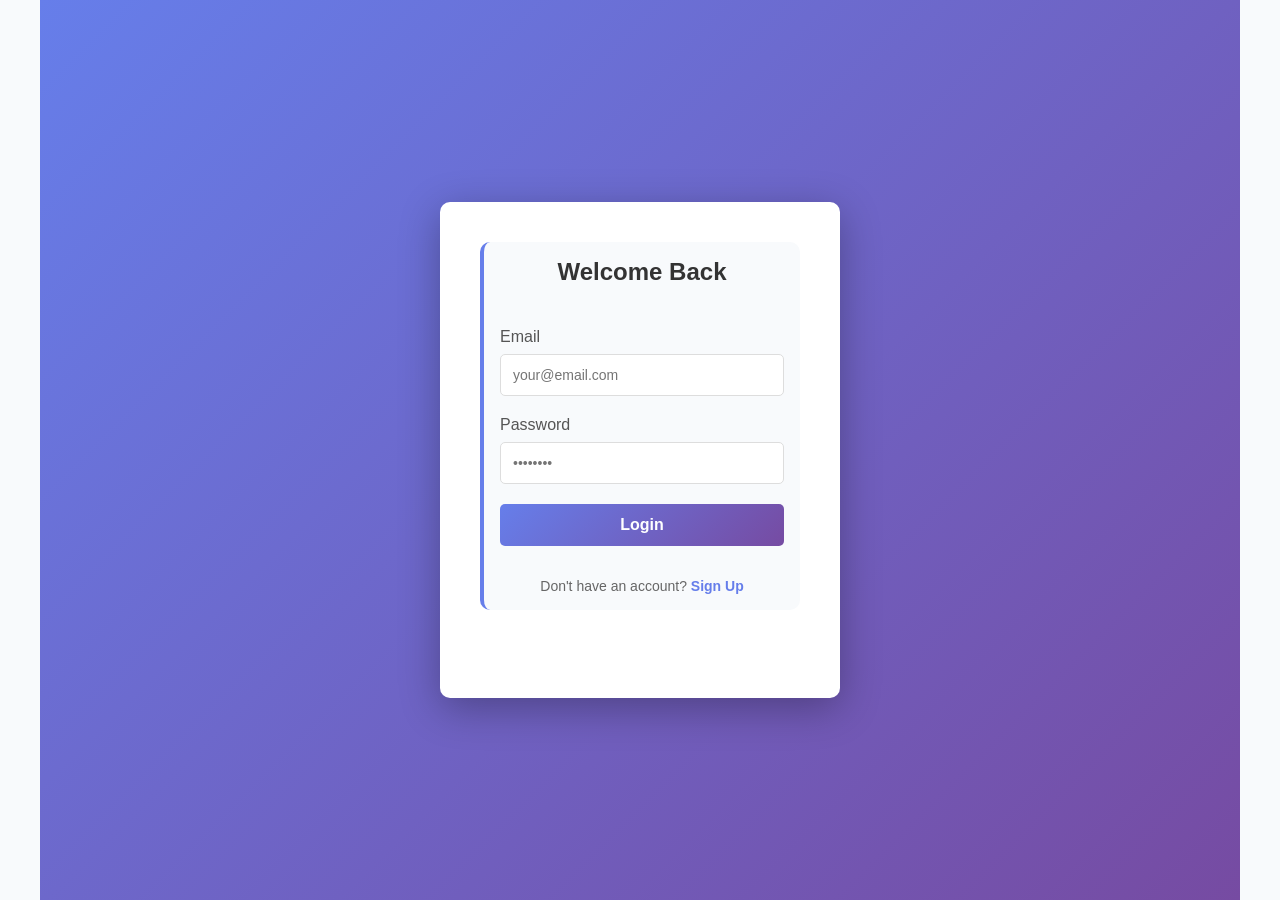
==== admin.html @ de7b99bc "Initial commit - Smart Laundry System" ====
<!doctype html>
<html lang="en">
  <head>
    <meta charset="UTF-8" />
    <meta
      name="viewport"
      content="width=device-width, initial-scale=1.0, maximum-scale=1.0, user-scalable=no"
    />
    <title>Smart Laundry - Admin Panel</title>
    <style>
      * {
        margin: 0;
        padding: 0;
        box-sizing: border-box;
      }

      body {
        font-family: "Segoe UI", Tahoma, Geneva, Verdana, sans-serif;
        background: linear-gradient(135deg, #667eea 0%, #764ba2 100%);
        min-height: 100vh;
        padding: 20px;
      }

      .container {
        max-width: 1200px;
        margin: 0 auto;
      }

      header {
        background: white;
        padding: 24px 30px;
        border-radius: 12px;
        margin-bottom: 32px;
        box-shadow: 0 4px 12px rgba(0, 0, 0, 0.08);
      }

      h1 {
        color: #2d3748;
        margin-bottom: 12px;
        font-size: 28px;
        font-weight: 800;
      }

      .status {
        font-size: 14px;
        color: #666;
        font-weight: 600;
      }

      @media (max-width: 768px) {
        header {
          padding: 18px 20px;
        }

        h1 {
          font-size: 22px;
        }

        th {
          padding: 12px 10px;
          font-size: 12px;
        }

        td {
          padding: 12px 10px;
          font-size: 13px;
        }

        .stats {
          grid-template-columns: repeat(2, 1fr);
        }

        .tab-btn {
          padding: 10px 16px;
          font-size: 12px;
        }

        .action-btn {
          padding: 6px 12px;
          font-size: 12px;
        }

        /* Responsive filters */
        [style*="grid-template-columns: repeat(auto-fit"] {
          grid-template-columns: 1fr !important;
        }

        /* Make table scrollable on mobile */
        .table-container {
          overflow-x: auto;
        }

        table {
          min-width: 600px;
        }
      }

      .tabs {
        display: flex;
        gap: 12px;
        margin-bottom: 20px;
        flex-wrap: wrap;
      }

      .tab-btn {
        padding: 12px 24px;
        border: none;
        background: white;
        color: #667eea;
        cursor: pointer;
        border-radius: 8px;
        font-weight: 700;
        transition: all 0.3s ease;
        border: 2px solid transparent;
        font-size: 14px;
        text-transform: uppercase;
        letter-spacing: 0.5px;
      }

      .tab-btn.active {
        background: linear-gradient(135deg, #667eea 0%, #764ba2 100%);
        color: white;
        border: 2px solid #667eea;
      }

      .tab-btn:hover {
        transform: translateY(-2px);
        box-shadow: 0 4px 12px rgba(0, 0, 0, 0.1);
      }

      .tab-content {
        display: none;
      }

      .tab-content.active {
        display: block;
      }

      .table-container {
        background: white;
        border-radius: 10px;
        overflow: hidden;
        box-shadow: 0 4px 6px rgba(0, 0, 0, 0.1);
      }

      table {
        width: 100%;
        border-collapse: collapse;
      }

      th {
        background: #f8f9fa;
        padding: 18px 15px;
        text-align: left;
        font-weight: 700;
        color: #2d3748;
        border-bottom: 2px solid #667eea;
        font-size: 13px;
        text-transform: uppercase;
        letter-spacing: 0.5px;
      }

      td {
        padding: 16px 15px;
        border-bottom: 1px solid #f0f0f0;
        font-size: 14px;
        color: #4a5568;
      }

      tr:hover {
        background: #f9fafb;
      }

      .badge {
        display: inline-flex;
        align-items: center;
        padding: 7px 14px;
        border-radius: 20px;
        font-size: 12px;
        font-weight: 700;
        text-transform: uppercase;
        letter-spacing: 0.5px;
      }

      .badge-booked {
        background: linear-gradient(135deg, #f3f4f6 0%, #e5e7eb 100%);
        color: #374151;
        border: 1px solid #d1d5db;
      }

      .badge-assigned {
        background: linear-gradient(135deg, #dbeafe 0%, #bfdbfe 100%);
        color: #1e40af;
        border: 1px solid #3b82f6;
      }

      .badge-on_transit {
        background: linear-gradient(135deg, #fed7aa 0%, #fdba74 100%);
        color: #92400e;
        border: 1px solid #f97316;
      }

      .badge-delivered {
        background: linear-gradient(135deg, #dcfce7 0%, #bbf7d0 100%);
        color: #166534;
        border: 1px solid #22c55e;
      }

      .badge-new {
        background: linear-gradient(135deg, #ffe6e6 0%, #ff9999 100%);
        color: #8b0000;
        border: 1px solid #ff6666;
      }

      .badge-responded {
        background: linear-gradient(135deg, #ffe6cc 0%, #ffcc99 100%);
        color: #8b5a00;
        border: 1px solid #ffb366;
      }

      .badge-resolved {
        background: linear-gradient(135deg, #e6ffe6 0%, #99ff99 100%);
        color: #004d00;
        border: 1px solid #66ff66;
      }

      .message {
        max-width: 250px;
        word-wrap: break-word;
        overflow: hidden;
        text-overflow: ellipsis;
        white-space: normal;
        display: block;
      }

      .action-btn {
        padding: 8px 16px;
        margin: 4px 4px;
        border: none;
        border-radius: 6px;
        cursor: pointer;
        font-size: 13px;
        font-weight: 700;
        background: linear-gradient(135deg, #667eea 0%, #764ba2 100%);
        color: white;
        transition: all 0.3s ease;
        text-transform: uppercase;
        letter-spacing: 0.5px;
        box-shadow: 0 2px 8px rgba(102, 126, 234, 0.3);
      }

      .action-btn:hover {
        transform: translateY(-2px);
        box-shadow: 0 4px 12px rgba(102, 126, 234, 0.4);
      }

      .action-btn:active {
        transform: translateY(0);
      }

      .stats {
        display: grid;
        grid-template-columns: repeat(auto-fit, minmax(200px, 1fr));
        gap: 24px;
        margin-bottom: 32px;
      }

      .stat-card {
        background: white;
        padding: 26px;
        border-radius: 12px;
        box-shadow: 0 4px 12px rgba(0, 0, 0, 0.08);
        text-align: center;
        border-top: 4px solid #667eea;
        transition: all 0.3s ease;
      }

      .stat-card:hover {
        transform: translateY(-4px);
        box-shadow: 0 8px 20px rgba(0, 0, 0, 0.12);
      }

      .stat-number {
        font-size: 40px;
        font-weight: 800;
        color: #667eea;
        margin: 12px 0;
      }

      .stat-label {
        color: #666;
        font-size: 14px;
        font-weight: 600;
        text-transform: uppercase;
        letter-spacing: 0.5px;
      }

      .empty {
        padding: 40px;
        text-align: center;
        color: #999;
        font-weight: 600;
      }

      .refresh-btn {
        padding: 12px 28px;
        background: linear-gradient(135deg, #667eea 0%, #764ba2 100%);
        color: white;
        border: none;
        border-radius: 8px;
        cursor: pointer;
        font-weight: 700;
        margin-bottom: 20px;
        font-size: 14px;
        text-transform: uppercase;
        letter-spacing: 0.5px;
        transition: all 0.3s ease;
        box-shadow: 0 4px 12px rgba(102, 126, 234, 0.3);
      }

      .refresh-btn:hover {
        transform: translateY(-2px);
        box-shadow: 0 6px 16px rgba(102, 126, 234, 0.4);
      }

      .refresh-btn:active {
        transform: translateY(0);
      }

      .date-col {
        font-size: 12px;
        color: #999;
        white-space: nowrap;
      }

      .message {
        max-width: 250px;
        word-wrap: break-word;
        overflow: hidden;
        text-overflow: ellipsis;
        white-space: normal;
        display: block;
      }

      /* Chart Styles */
      .charts-section {
        display: grid;
        grid-template-columns: repeat(auto-fit, minmax(400px, 1fr));
        gap: 24px;
        margin-bottom: 32px;
      }

      .chart-card {
        background: white;
        padding: 24px;
        border-radius: 12px;
        box-shadow: 0 4px 12px rgba(0, 0, 0, 0.08);
        border-top: 4px solid #667eea;
      }

      .chart-card h4 {
        color: #2d3748;
        font-size: 18px;
        margin-bottom: 20px;
        font-weight: 700;
      }

      .chart-container {
        position: relative;
        height: 280px;
        margin-bottom: 12px;
      }

      canvas {
        max-width: 100%;
        height: auto;
      }

      .chart-legend {
        display: flex;
        justify-content: center;
        gap: 20px;
        flex-wrap: wrap;
        margin-top: 12px;
        font-size: 12px;
        color: #666;
      }

      .legend-item {
        display: flex;
        align-items: center;
        gap: 6px;
      }

      .legend-color {
        width: 12px;
        height: 12px;
        border-radius: 2px;
      }

      /* Percentage Indicator */
      .stat-change {
        font-size: 12px;
        margin-top: 8px;
        padding: 8px;
        border-radius: 6px;
        text-align: center;
        font-weight: 700;
      }

      .stat-change.positive {
        background: #dcfce7;
        color: #166534;
      }

      .stat-change.negative {
        background: #fee2e2;
        color: #991b1b;
      }

      .stat-change.neutral {
        background: #f0f9ff;
        color: #0c4a6e;
      }

      /* Service Popularity Chart */
      .service-bars {
        display: flex;
        flex-direction: column;
        gap: 12px;
      }

      .service-bar-item {
        display: flex;
        align-items: center;
        gap: 12px;
      }

      .service-label {
        min-width: 100px;
        font-size: 13px;
        font-weight: 600;
        color: #2d3748;
      }

      .service-bar-container {
        flex: 1;
        height: 24px;
        background: #f0f0f0;
        border-radius: 4px;
        overflow: hidden;
      }

      .service-bar-fill {
        height: 100%;
        background: linear-gradient(90deg, #667eea 0%, #764ba2 100%);
        display: flex;
        align-items: center;
        justify-content: flex-end;
        padding-right: 8px;
      }

      .service-count {
        font-size: 12px;
        font-weight: 700;
        color: white;
        text-shadow: 0 1px 2px rgba(0, 0, 0, 0.2);
      }

      @media (max-width: 1024px) {
        .charts-section {
          grid-template-columns: 1fr;
        }
      }

      @media (max-width: 768px) {
        .charts-section {
          grid-template-columns: 1fr;
        }

        .chart-container {
          height: 200px;
        }

        .chart-card h4 {
          font-size: 16px;
        }
      }
    </style>
  </head>
  <body>
    <div class="container container">
      <header class="navbar" style="padding: 18px 5vw">
        <h1>📋 Smart Laundry Admin Panel</h1>
        <ul
          style="
            margin: 0;
            padding: 0;
            list-style: none;
            display: flex;
            flex-wrap: wrap;
            gap: 18px;
            align-items: center;
          "
        >
          <li><a href="/dashboard.html">Dashboard</a></li>
          <li><a href="/">Home</a></li>
          <li><a href="/auth.html">Logout</a></li>
        </ul>
        <div
          class="status"
          style="
            margin-left: auto;
            font-size: 14px;
            color: #666;
            font-weight: 600;
          "
        >
          Backend:
          <span id="backend-status" style="color: red">Connecting...</span>
        </div>
        <div style="margin-top: 15px">
          <button class="refresh-btn" onclick="refreshData()">
            🔄 Refresh Data
          </button>
        </div>
      </header>

      <!-- Analytics Section -->
      <div style="margin-bottom: 32px">
        <h2
          style="
            color: white;
            font-size: 20px;
            margin-bottom: 16px;
            font-weight: 700;
          "
        >
          📊 Business Analytics
        </h2>

        <!-- Main Statistics -->
        <div class="stats">
          <div class="stat-card">
            <div class="stat-label">Total Bookings</div>
            <div class="stat-number" id="total-bookings">0</div>
          </div>
          <div class="stat-card">
            <div class="stat-label">Awaiting Assignment</div>
            <div class="stat-number" id="pending-bookings">0</div>
          </div>
          <div class="stat-card">
            <div class="stat-label">In Progress</div>
            <div class="stat-number" id="completed-bookings">0</div>
          </div>
          <div class="stat-card">
            <div class="stat-label">In Transit</div>
            <div class="stat-number" id="cancelled-bookings">0</div>
          </div>
        </div>

        <!-- Revenue & Time Analytics -->
        <div class="stats" style="margin-top: 20px">
          <div class="stat-card">
            <div class="stat-label">Estimated Revenue</div>
            <div
              class="stat-number"
              id="estimated-revenue"
              style="font-size: 32px; color: #22c55e"
            >
              AED 0
            </div>
          </div>
          <div class="stat-card">
            <div class="stat-label">Today's Bookings</div>
            <div class="stat-number" id="today-bookings">0</div>
          </div>
          <div class="stat-card">
            <div class="stat-label">This Week's Bookings</div>
            <div class="stat-number" id="week-bookings">0</div>
          </div>
          <div class="stat-card">
            <div class="stat-label">Active Customers</div>
            <div class="stat-number" id="active-customers">0</div>
          </div>
        </div>
      </div>

      <!-- Business Insights -->
      <div
        style="
          background: white;
          padding: 24px;
          border-radius: 12px;
          margin-bottom: 32px;
          box-shadow: 0 4px 12px rgba(0, 0, 0, 0.08);
        "
      >
        <h3 style="color: #2d3748; margin-bottom: 16px; font-weight: 700">
          💡 Business Insights
        </h3>
        <div
          style="
            display: grid;
            grid-template-columns: repeat(auto-fit, minmax(250px, 1fr));
            gap: 20px;
          "
        >
          <div>
            <div
              style="
                font-size: 13px;
                color: #666;
                font-weight: 600;
                text-transform: uppercase;
                margin-bottom: 8px;
              "
            >
              Most Popular Service
            </div>
            <div
              style="font-size: 20px; color: #667eea; font-weight: 700"
              id="popular-service"
            >
              -
            </div>
          </div>
          <div>
            <div
              style="
                font-size: 13px;
                color: #666;
                font-weight: 600;
                text-transform: uppercase;
                margin-bottom: 8px;
              "
            >
              Peak Booking Day
            </div>
            <div
              style="font-size: 20px; color: #667eea; font-weight: 700"
              id="peak-day"
            >
              -
            </div>
          </div>
          <div>
            <div
              style="
                font-size: 13px;
                color: #666;
                font-weight: 600;
                text-transform: uppercase;
                margin-bottom: 8px;
              "
            >
              Average Booking Value
            </div>
            <div
              style="font-size: 20px; color: #667eea; font-weight: 700"
              id="avg-value"
            >
              AED 0
            </div>
          </div>
        </div>
      </div>

      <!-- Analytics Charts Section -->
      <div style="margin-bottom: 32px">
        <h2
          style="
            color: white;
            font-size: 20px;
            margin-bottom: 16px;
            font-weight: 700;
          "
        >
          📈 Trends & Performance
        </h2>
        <div class="charts-section">
          <!-- Daily Bookings Chart -->
          <div class="chart-card">
            <h4>📊 Daily Bookings (Last 7 Days)</h4>
            <div class="chart-container">
              <canvas id="dailyBookingsChart"></canvas>
            </div>
            <div class="chart-legend">
              <div class="legend-item">
                <div class="legend-color" style="background: #667eea"></div>
                <span>Bookings</span>
              </div>
              <div class="legend-item">
                <div class="legend-color" style="background: #22c55e"></div>
                <span>Completed</span>
              </div>
            </div>
          </div>

          <!-- Revenue Trend Chart -->
          <div class="chart-card">
            <h4>💰 Revenue Trend (Last 7 Days)</h4>
            <div class="chart-container">
              <canvas id="revenueChart"></canvas>
            </div>
            <div class="chart-legend">
              <div class="legend-item">
                <div class="legend-color" style="background: #22c55e"></div>
                <span>Daily Revenue (AED)</span>
              </div>
            </div>
          </div>

          <!-- Service Popularity Chart -->
          <div class="chart-card">
            <h4>⭐ Service Popularity</h4>
            <div id="servicePopularityChart" class="service-bars"></div>
          </div>

          <!-- Weekly Comparison -->
          <div class="chart-card">
            <h4>📋 Weekly Comparison</h4>
            <div class="chart-container">
              <canvas id="weeklyComparisonChart"></canvas>
            </div>
            <div class="chart-legend">
              <div class="legend-item">
                <div class="legend-color" style="background: #667eea"></div>
                <span>This Week</span>
              </div>
              <div class="legend-item">
                <div class="legend-color" style="background: #cbd5e1"></div>
                <span>Last Week</span>
              </div>
            </div>
          </div>
        </div>
      </div>

      <!-- Tabs -->
      <div class="tabs">
        <button class="tab-btn active" onclick="switchTab('bookings')">
          📦 Bookings
        </button>
        <button class="tab-btn" onclick="switchTab('insights')">
          🎯 Contact Messages
        </button>
      </div>

      <!-- Bookings Tab -->
      <div id="bookings" class="tab-content active">
        <!-- Filter & Search Controls -->
        <div
          style="
            background: white;
            padding: 20px;
            border-radius: 10px;
            margin-bottom: 20px;
            display: grid;
            grid-template-columns: repeat(auto-fit, minmax(200px, 1fr));
            gap: 16px;
            box-shadow: 0 2px 4px rgba(0, 0, 0, 0.05);
          "
        >
          <div>
            <label
              style="
                display: block;
                font-size: 12px;
                color: #666;
                font-weight: 600;
                text-transform: uppercase;
                margin-bottom: 8px;
              "
              >Filter by Status</label
            >
            <select
              id="statusFilter"
              onchange="filterBookings()"
              style="
                width: 100%;
                padding: 10px;
                border: 1px solid #e0e0e0;
                border-radius: 6px;
                font-size: 14px;
              "
            >
              <option value="">All Bookings</option>
              <option value="booked">Booked</option>
              <option value="assigned">Assigned</option>
              <option value="on_transit">On Transit</option>
              <option value="delivered">Delivered</option>
            </select>
          </div>
          <div>
            <label
              style="
                display: block;
                font-size: 12px;
                color: #666;
                font-weight: 600;
                text-transform: uppercase;
                margin-bottom: 8px;
              "
              >Search</label
            >
            <input
              type="text"
              id="searchInput"
              placeholder="Search ID or Name..."
              onkeyup="filterBookings()"
              style="
                width: 100%;
                padding: 10px;
                border: 1px solid #e0e0e0;
                border-radius: 6px;
                font-size: 14px;
              "
            />
          </div>
        </div>
        <div class="table-container">
          <table id="bookings-table">
            <thead>
              <tr>
                <th>ID</th>
                <th>Customer</th>
                <th>Phone</th>
                <th>Service</th>
                <th>Qty</th>
                <th>Price</th>
                <th>Status</th>
                <th>Date</th>
                <th>Actions</th>
              </tr>
            </thead>
            <tbody id="bookings-body">
              <tr>
                <td colspan="9" class="empty">Loading bookings...</td>
              </tr>
            </tbody>
          </table>
        </div>
      </div>

      <!-- Insights Tab (Contacts) -->
      <div id="insights" class="tab-content">
        <div class="table-container">
          <table id="contacts-table">
            <thead>
              <tr>
                <th>ID</th>
                <th>Name</th>
                <th>Email</th>
                <th>Phone</th>
                <th>Service</th>
                <th>Message</th>
                <th>Status</th>
                <th>Date</th>
                <th>Actions</th>
              </tr>
            </thead>
            <tbody id="contacts-body">
              <tr>
                <td colspan="9" class="empty">Loading messages...</td>
              </tr>
            </tbody>
          </table>
        </div>
      </div>
    </div>

    <script>
      // Dynamic API URL - works for both local dev and production
      const API_BASE_URL =
        window.location.hostname === "localhost" ||
        window.location.hostname === "127.0.0.1"
          ? "http://localhost:5000/api"
          : `${window.location.protocol}//${window.location.host}/api`;

      // Check backend connection
      async function checkBackend() {
        try {
          const response = await fetch(`${API_BASE_URL}/health`);
          if (response.ok) {
            document.getElementById("backend-status").textContent =
              "✅ Connected";
            document.getElementById("backend-status").style.color = "green";
            return true;
          }
        } catch (error) {
          document.getElementById("backend-status").textContent =
            "❌ Disconnected";
          document.getElementById("backend-status").style.color = "red";
          return false;
        }
      }

      // Check authentication and admin role
      async function checkAdminAccess() {
        const token = localStorage.getItem("access_token");

        if (!token) {
          alert("❌ Authentication required. Please login first.");
          window.location.href = "/auth.html";
          return false;
        }

        try {
          // Verify token and get role
          const response = await fetch(`${API_BASE_URL}/auth/profile`, {
            method: "GET",
            headers: {
              "Content-Type": "application/json",
              Authorization: `Bearer ${token}`,
            },
          });

          if (!response.ok) {
            alert("❌ Authentication failed. Please login again.");
            localStorage.removeItem("access_token");
            localStorage.removeItem("user");
            window.location.href = "/auth.html";
            return false;
          }

          const data = await response.json();
          const user = data.user;

          // Check if user is admin
          if (user.role !== "admin") {
            alert(
              "❌ Admin access required. You do not have permission to access this page.",
            );
            window.location.href = "/";
            return false;
          }

          return true;
        } catch (error) {
          console.error("Authentication check error:", error);
          alert("❌ Authentication error. Please try again.");
          window.location.href = "/auth.html";
          return false;
        }
      }

      // Global bookings storage
      let allBookings = [];
      let previousWeekBookings = []; // Store for comparison

      // ===== DATA PROCESSING FUNCTIONS =====

      // Get last 7 days of bookings grouped by day
      function getBookingsByDay(bookings) {
        const days = {};
        for (let i = 6; i >= 0; i--) {
          const date = new Date();
          date.setDate(date.getDate() - i);
          const dateStr = date.toISOString().split("T")[0];
          const dayName = date.toLocaleDateString("en-US", {
            weekday: "short",
          });
          days[dateStr] = {
            date: dateStr,
            day: dayName,
            total: 0,
            completed: 0,
          };
        }

        bookings.forEach((b) => {
          const dateStr = new Date(b.created_at).toISOString().split("T")[0];
          if (days[dateStr]) {
            days[dateStr].total++;
            if (b.status === "delivered") days[dateStr].completed++;
          }
        });

        return Object.values(days);
      }

      // Get revenue by day (last 7 days)
      function getRevenueByDay(bookings) {
        const days = {};
        for (let i = 6; i >= 0; i--) {
          const date = new Date();
          date.setDate(date.getDate() - i);
          const dateStr = date.toISOString().split("T")[0];
          const dayName = date.toLocaleDateString("en-US", {
            weekday: "short",
          });
          days[dateStr] = { date: dateStr, day: dayName, revenue: 0 };
        }

        bookings
          .filter((b) => b.status === "delivered")
          .forEach((b) => {
            const dateStr = new Date(b.created_at).toISOString().split("T")[0];
            if (days[dateStr]) {
              days[dateStr].revenue += b.price * (b.quantity || 1);
            }
          });

        return Object.values(days);
      }

      // Get top services with counts
      function getTopServices(bookings, limit = 5) {
        const serviceCounts = {};
        bookings.forEach((b) => {
          serviceCounts[b.service] = (serviceCounts[b.service] || 0) + 1;
        });
        return Object.entries(serviceCounts)
          .map(([service, count]) => ({ service, count }))
          .sort((a, b) => b.count - a.count)
          .slice(0, limit);
      }

      // Calculate weekly comparison (this week vs last week)
      function getWeeklyComparison(bookings) {
        const today = new Date();
        const thisWeekStart = new Date(
          today.getFullYear(),
          today.getMonth(),
          today.getDate() - today.getDay(),
        );
        const lastWeekStart = new Date(thisWeekStart);
        lastWeekStart.setDate(lastWeekStart.getDate() - 7);

        const dayStats = ["Sun", "Mon", "Tue", "Wed", "Thu", "Fri", "Sat"].map(
          (day) => ({
            day,
            thisWeek: 0,
            lastWeek: 0,
          }),
        );

        bookings.forEach((b) => {
          const bookingDate = new Date(b.created_at);
          const dayOfWeek = bookingDate.getDay();

          if (
            bookingDate >= thisWeekStart &&
            bookingDate <
              new Date(thisWeekStart.getTime() + 7 * 24 * 60 * 60 * 1000)
          ) {
            dayStats[dayOfWeek].thisWeek++;
          } else if (
            bookingDate >= lastWeekStart &&
            bookingDate < thisWeekStart
          ) {
            dayStats[dayOfWeek].lastWeek++;
          }
        });

        return dayStats;
      }

      // ===== CHART DRAWING FUNCTIONS =====

      // Draw daily bookings chart
      function drawDailyBookingsChart(bookings) {
        const canvas = document.getElementById("dailyBookingsChart");
        if (!canvas) return;
        const ctx = canvas.getContext("2d");
        const byDay = getBookingsByDay(bookings);

        // Set canvas size
        canvas.width = canvas.offsetWidth;
        canvas.height = 250;
        const w = canvas.width;
        const h = canvas.height;
        const padding = 40;
        const chartWidth = w - padding * 2;
        const chartHeight = h - padding * 2;

        ctx.fillStyle = "#fff";
        ctx.fillRect(0, 0, w, h);

        // Get max value
        const maxVal = Math.max(...byDay.map((d) => d.total), 1);

        // Draw bars
        byDay.forEach((day, i) => {
          const barWidth = chartWidth / byDay.length;
          const barX = padding + i * barWidth + barWidth * 0.1;
          const barWidth2 = barWidth * 0.4;

          // Total bookings (blue)
          const totalHeight = (day.total / maxVal) * chartHeight;
          ctx.fillStyle = "#667eea";
          ctx.fillRect(barX, h - padding - totalHeight, barWidth2, totalHeight);

          // Completed bookings (green)
          const completedHeight = (day.completed / maxVal) * chartHeight;
          ctx.fillStyle = "#22c55e";
          ctx.fillRect(
            barX + barWidth2 + 4,
            h - padding - completedHeight,
            barWidth2,
            completedHeight,
          );

          // Day label
          ctx.fillStyle = "#666";
          ctx.font = "12px sans-serif";
          ctx.textAlign = "center";
          ctx.fillText(day.day, barX + barWidth2 + 2, h - padding + 20);

          // Y-axis value
          if (day.total > 0) {
            ctx.fillStyle = "#333";
            ctx.font = "bold 11px sans-serif";
            ctx.textAlign = "center";
            ctx.fillText(
              day.total,
              barX + barWidth2 + 2,
              h - padding - totalHeight - 8,
            );
          }
        });

        // Draw axes
        ctx.strokeStyle = "#ddd";
        ctx.lineWidth = 1;
        ctx.beginPath();
        ctx.moveTo(padding, padding);
        ctx.lineTo(padding, h - padding);
        ctx.lineTo(w - padding, h - padding);
        ctx.stroke();
      }

      // Draw revenue trend chart
      function drawRevenueChart(bookings) {
        const canvas = document.getElementById("revenueChart");
        if (!canvas) return;
        const ctx = canvas.getContext("2d");
        const byDay = getRevenueByDay(bookings);

        canvas.width = canvas.offsetWidth;
        canvas.height = 250;
        const w = canvas.width;
        const h = canvas.height;
        const padding = 40;
        const chartWidth = w - padding * 2;
        const chartHeight = h - padding * 2;

        ctx.fillStyle = "#fff";
        ctx.fillRect(0, 0, w, h);

        const maxVal = Math.max(...byDay.map((d) => d.revenue), 1);

        // Draw bars
        byDay.forEach((day, i) => {
          const barWidth = chartWidth / byDay.length;
          const barX = padding + i * barWidth + barWidth * 0.2;
          const barWidth2 = barWidth * 0.6;

          const barHeight = (day.revenue / maxVal) * chartHeight;
          ctx.fillStyle = "#22c55e";
          ctx.fillRect(barX, h - padding - barHeight, barWidth2, barHeight);

          // Day label
          ctx.fillStyle = "#666";
          ctx.font = "12px sans-serif";
          ctx.textAlign = "center";
          ctx.fillText(day.day, barX + barWidth2 / 2, h - padding + 20);

          // Value label (in thousands for space)
          if (day.revenue > 0) {
            ctx.fillStyle = "#333";
            ctx.font = "bold 11px sans-serif";
            ctx.textAlign = "center";
            const label =
              day.revenue > 999
                ? `${(day.revenue / 1000).toFixed(1)}K`
                : day.revenue;
            ctx.fillText(
              `AED ${label}`,
              barX + barWidth2 / 2,
              h - padding - barHeight - 8,
            );
          }
        });

        // Draw axes
        ctx.strokeStyle = "#ddd";
        ctx.lineWidth = 1;
        ctx.beginPath();
        ctx.moveTo(padding, padding);
        ctx.lineTo(padding, h - padding);
        ctx.lineTo(w - padding, h - padding);
        ctx.stroke();
      }

      // Draw service popularity chart (horizontal bars)
      function drawServicePopularityChart(bookings) {
        const container = document.getElementById("servicePopularityChart");
        if (!container) return;
        const services = getTopServices(bookings, 5);
        const maxCount = Math.max(...services.map((s) => s.count), 1);

        container.innerHTML = services
          .map((service) => {
            const percentage = (service.count / maxCount) * 100;
            return `
          <div class="service-bar-item">
            <div class="service-label">${service.service}</div>
            <div class="service-bar-container">
              <div class="service-bar-fill" style="width: ${percentage}%;">
                <span class="service-count">${service.count}</span>
              </div>
            </div>
          </div>
        `;
          })
          .join("");
      }

      // Draw weekly comparison chart
      function drawWeeklyComparisonChart(bookings) {
        const canvas = document.getElementById("weeklyComparisonChart");
        if (!canvas) return;
        const ctx = canvas.getContext("2d");
        const comparison = getWeeklyComparison(bookings);

        canvas.width = canvas.offsetWidth;
        canvas.height = 250;
        const w = canvas.width;
        const h = canvas.height;
        const padding = 40;
        const chartWidth = w - padding * 2;
        const chartHeight = h - padding * 2;

        ctx.fillStyle = "#fff";
        ctx.fillRect(0, 0, w, h);

        const maxVal = Math.max(
          ...comparison.map((d) => Math.max(d.thisWeek, d.lastWeek)),
          1,
        );

        // Draw bars for each day
        comparison.forEach((day, i) => {
          const groupWidth = chartWidth / comparison.length;
          const barSpace = groupWidth * 0.15;
          const barWidth = (groupWidth - barSpace) / 2;
          const barX = padding + i * groupWidth + barSpace / 2;

          // This week (blue)
          const thisWeekHeight = (day.thisWeek / maxVal) * chartHeight;
          ctx.fillStyle = "#667eea";
          ctx.fillRect(
            barX,
            h - padding - thisWeekHeight,
            barWidth,
            thisWeekHeight,
          );

          // Last week (gray)
          const lastWeekHeight = (day.lastWeek / maxVal) * chartHeight;
          ctx.fillStyle = "#cbd5e1";
          ctx.fillRect(
            barX + barWidth,
            h - padding - lastWeekHeight,
            barWidth,
            lastWeekHeight,
          );

          // Day label
          ctx.fillStyle = "#666";
          ctx.font = "12px sans-serif";
          ctx.textAlign = "center";
          ctx.fillText(day.day, barX + barWidth, h - padding + 20);
        });

        // Draw axes
        ctx.strokeStyle = "#ddd";
        ctx.lineWidth = 1;
        ctx.beginPath();
        ctx.moveTo(padding, padding);
        ctx.lineTo(padding, h - padding);
        ctx.lineTo(w - padding, h - padding);
        ctx.stroke();
      }

      // Add percentage change indicator to stat
      function addPercentageIndicator(elementId, currentValue, previousValue) {
        const element = document.getElementById(elementId);
        if (!element) return;

        const change = currentValue - previousValue;
        const percentChange =
          previousValue > 0 ? ((change / previousValue) * 100).toFixed(1) : 0;

        let className = "neutral";
        let symbol = "→";
        let text = `${percentChange}%`;

        if (percentChange > 0) {
          className = "positive";
          symbol = "↑";
        } else if (percentChange < 0) {
          className = "negative";
          symbol = "↓";
          text = `${Math.abs(percentChange)}%`;
        }

        // Create or update the change indicator
        let changeEl = element.parentElement.querySelector(".stat-change");
        if (!changeEl) {
          changeEl = document.createElement("div");
          changeEl.className = `stat-change ${className}`;
          element.parentElement.appendChild(changeEl);
        }

        changeEl.className = `stat-change ${className}`;
        changeEl.innerHTML = `${symbol} ${text} vs last week`;
      }

      // ===== ANALYTICS FUNCTIONS =====

      function calculateAnalytics(bookings) {
        // Count by status
        const statuses = {
          booked: bookings.filter((b) => b.status === "booked").length,
          assigned: bookings.filter((b) => b.status === "assigned").length,
          delivered: bookings.filter((b) => b.status === "delivered").length,
          on_transit: bookings.filter((b) => b.status === "on_transit").length,
        };

        // Update status cards - rename for clarity
        document.getElementById("total-bookings").textContent = bookings.length;
        document.getElementById("pending-bookings").textContent =
          statuses.booked;
        document.getElementById("completed-bookings").textContent =
          statuses.delivered;
        document.getElementById("cancelled-bookings").textContent =
          statuses.assigned + statuses.on_transit;

        // Calculate revenue (from delivered bookings only)
        const revenue = bookings
          .filter((b) => b.status === "delivered")
          .reduce((sum, b) => sum + (b.price * b.quantity || 0), 0);
        document.getElementById("estimated-revenue").textContent =
          `AED ${revenue.toLocaleString()}`;

        // Calculate today's bookings
        const today = new Date().toISOString().split("T")[0];
        const todayCount = bookings.filter((b) => {
          const bookingDate = new Date(b.created_at)
            .toISOString()
            .split("T")[0];
          return bookingDate === today;
        }).length;
        document.getElementById("today-bookings").textContent = todayCount;

        // Calculate this week's bookings
        const weekAgo = new Date();
        weekAgo.setDate(weekAgo.getDate() - 7);
        const weekCount = bookings.filter((b) => {
          const bookingDate = new Date(b.created_at);
          return bookingDate >= weekAgo;
        }).length;
        document.getElementById("week-bookings").textContent = weekCount;

        // Calculate active customers (unique names)
        const uniqueCustomers = new Set(
          bookings.map((b) => b.name || b.user_id),
        ).size;
        document.getElementById("active-customers").textContent =
          uniqueCustomers;

        // Calculate percentage changes vs previous week
        const twoWeeksAgo = new Date();
        twoWeeksAgo.setDate(twoWeeksAgo.getDate() - 14);
        const prevWeekBookings = bookings.filter((b) => {
          const bookingDate = new Date(b.created_at);
          return bookingDate >= twoWeeksAgo && bookingDate < weekAgo;
        }).length;

        const prevWeekDelivered = bookings.filter((b) => {
          const bookingDate = new Date(b.created_at);
          return (
            b.status === "delivered" &&
            bookingDate >= twoWeeksAgo &&
            bookingDate < weekAgo
          );
        }).length;

        const prevWeekRevenue = bookings
          .filter(
            (b) =>
              b.status === "delivered" &&
              new Date(b.created_at) >= twoWeeksAgo &&
              new Date(b.created_at) < weekAgo,
          )
          .reduce((sum, b) => sum + (b.price * b.quantity || 0), 0);

        // Add percentage indicators
        addPercentageIndicator("week-bookings", weekCount, prevWeekBookings);
        addPercentageIndicator(
          "completed-bookings",
          statuses.delivered,
          prevWeekDelivered,
        );
        addPercentageIndicator("estimated-revenue", revenue, prevWeekRevenue);
      }

      function calculateBusinessInsights(bookings) {
        // Most popular service
        const serviceCounts = {};
        bookings.forEach((b) => {
          serviceCounts[b.service] = (serviceCounts[b.service] || 0) + 1;
        });
        const mostPopular = Object.entries(serviceCounts).sort(
          (a, b) => b[1] - a[1],
        )[0];
        document.getElementById("popular-service").textContent = mostPopular
          ? mostPopular[0]
          : "-";

        // Peak booking day
        const dayCounts = {};
        bookings.forEach((b) => {
          const date = new Date(b.created_at);
          const day = date.toLocaleDateString("en-US", { weekday: "short" });
          dayCounts[day] = (dayCounts[day] || 0) + 1;
        });
        const peakDay = Object.entries(dayCounts).sort(
          (a, b) => b[1] - a[1],
        )[0];
        document.getElementById("peak-day").textContent = peakDay
          ? peakDay[0]
          : "-";

        // Average booking value (from delivered bookings)
        const deliveredBookings = bookings.filter(
          (b) => b.status === "delivered",
        );
        const avgValue =
          deliveredBookings.length > 0
            ? Math.round(
                deliveredBookings.reduce((sum, b) => sum + (b.price || 0), 0) /
                  deliveredBookings.length,
              )
            : 0;
        document.getElementById("avg-value").textContent =
          `AED ${avgValue.toLocaleString()}`;
      }

      // ===== BOOKING MANAGEMENT FUNCTIONS =====

      // Load bookings
      async function loadBookings() {
        try {
          const token = localStorage.getItem("access_token");
          const response = await fetch(`${API_BASE_URL}/bookings`, {
            method: "GET",
            headers: {
              "Content-Type": "application/json",
              Authorization: `Bearer ${token}`,
            },
          });

          if (!response.ok) {
            throw new Error(`Failed to load bookings: ${response.statusText}`);
          }

          const data = await response.json();
          allBookings = data.bookings || [];

          // Calculate analytics
          calculateAnalytics(allBookings);
          calculateBusinessInsights(allBookings);

          // Draw charts
          drawDailyBookingsChart(allBookings);
          drawRevenueChart(allBookings);
          drawServicePopularityChart(allBookings);
          drawWeeklyComparisonChart(allBookings);

          // Render bookings
          renderBookings(allBookings);
        } catch (error) {
          console.error("Error loading bookings:", error);
          document.getElementById("bookings-body").innerHTML =
            '<tr><td colspan="9" class="empty">Error loading bookings</td></tr>';
        }
      }

      // Render bookings with current filters
      function renderBookings(bookingsToRender) {
        const tbody = document.getElementById("bookings-body");
        tbody.innerHTML = "";

        if (bookingsToRender.length === 0) {
          tbody.innerHTML =
            '<tr><td colspan="9" class="empty">No bookings found</td></tr>';
          return;
        }

        bookingsToRender.forEach((booking) => {
          const date = new Date(booking.created_at).toLocaleDateString();
          const statusBadge = `<span class="badge badge-${booking.status}">${booking.status.toUpperCase()}</span>`;

          // Determine row highlighting based on status
          let rowClass = "";
          if (booking.status === "booked")
            rowClass = 'style="background: #f3f4f6;"';
          else if (booking.status === "assigned")
            rowClass = 'style="background: #eff6ff;"';
          else if (booking.status === "on_transit")
            rowClass = 'style="background: #fffbeb;"';
          else if (booking.status === "delivered")
            rowClass = 'style="background: #ecfdf5;"';

          tbody.innerHTML += `
            <tr ${rowClass}>
              <td><strong>#${booking.id}</strong></td>
              <td>${booking.name}</td>
              <td>${booking.phone}</td>
              <td>${booking.service}</td>
              <td>${booking.quantity}</td>
              <td>AED ${(booking.price * booking.quantity).toLocaleString()}</td>
              <td>${statusBadge}</td>
              <td class="date-col">${date}</td>
              <td>
                ${booking.status !== "delivered" ? `<button class="action-btn" onclick="advanceBookingStatus(${booking.id}, '${booking.status}')" style="padding: 6px 12px; font-size: 12px;">⏭️ Advance</button>` : '<span style="color: #999;">✓ Complete</span>'}
              </td>
            </tr>`;
        });
      }

      // Filter and search bookings
      function filterBookings() {
        const statusFilter = document.getElementById("statusFilter").value;
        const searchInput = document
          .getElementById("searchInput")
          .value.toLowerCase();

        let filtered = allBookings;

        // Apply status filter
        if (statusFilter) {
          filtered = filtered.filter((b) => b.status === statusFilter);
        }

        // Apply search filter
        if (searchInput) {
          filtered = filtered.filter(
            (b) =>
              b.id.toString().includes(searchInput) ||
              b.name.toLowerCase().includes(searchInput),
          );
        }

        renderBookings(filtered);
      }

      // Get next status in the workflow
      function getNextStatus(currentStatus) {
        const statusFlow = {
          booked: "assigned",
          assigned: "on_transit",
          on_transit: "delivered",
          delivered: null, // Final status
        };
        return statusFlow[currentStatus] || null;
      }

      // Advance booking to next status
      async function advanceBookingStatus(bookingId, currentStatus) {
        const nextStatus = getNextStatus(currentStatus);

        if (!nextStatus) {
          alert("❌ This booking is already delivered!");
          return;
        }

        const statusLabels = {
          booked: "🔖 Booked",
          assigned: "✅ Assigned",
          on_transit: "🚚 On Transit",
          delivered: "✓ Delivered",
        };

        if (
          !confirm(
            `Move booking from ${statusLabels[currentStatus]} to ${statusLabels[nextStatus]}?`,
          )
        ) {
          return;
        }

        try {
          const token = localStorage.getItem("access_token");
          const response = await fetch(
            `${API_BASE_URL}/bookings/${bookingId}`,
            {
              method: "PATCH",
              headers: {
                "Content-Type": "application/json",
                Authorization: `Bearer ${token}`,
              },
              body: JSON.stringify({ status: nextStatus }),
            },
          );

          if (!response.ok) {
            throw new Error(`Failed to update booking: ${response.statusText}`);
          }

          // Reload data
          loadBookings();
        } catch (error) {
          console.error("Error updating booking:", error);
          alert("❌ Failed to advance booking status");
        }
      }

      // Legacy update function (kept for backward compatibility)
      async function updateBookingStatus(bookingId, newStatus) {
        advanceBookingStatus(bookingId, newStatus);
      }

      // Load contacts
      async function loadContacts() {
        try {
          const token = localStorage.getItem("access_token");
          const response = await fetch(`${API_BASE_URL}/contacts`, {
            method: "GET",
            headers: {
              "Content-Type": "application/json",
              Authorization: `Bearer ${token}`,
            },
          });

          if (!response.ok) {
            throw new Error(`Failed to load contacts: ${response.statusText}`);
          }

          const data = await response.json();
          const contacts = data.contacts || [];

          const tbody = document.getElementById("contacts-body");
          tbody.innerHTML = "";

          if (contacts.length === 0) {
            tbody.innerHTML =
              '<tr><td colspan="9" class="empty">No contact messages yet</td></tr>';
            return;
          }

          contacts.forEach((contact) => {
            const date = new Date(contact.created_at).toLocaleDateString();
            const statusBadge = `<span class="badge badge-${contact.status}">${contact.status}</span>`;

            tbody.innerHTML += `
            <tr>
              <td>${contact.id}</td>
              <td>${contact.name}</td>
              <td>${contact.email}</td>
              <td>${contact.phone}</td>
              <td>${contact.service}</td>
              <td class="message">${contact.message}</td>
              <td>${statusBadge}</td>
              <td class="date-col">${date}</td>
              <td>
                <button class="action-btn" onclick="markContactResponded(${contact.id})" style="padding: 6px 12px; font-size: 12px;">✓ Responded</button>
              </td>
            </tr>
          `;
          });
        } catch (error) {
          console.error("Error loading contacts:", error);
          document.getElementById("contacts-body").innerHTML =
            '<tr><td colspan="9" class="empty">Error loading contacts</td></tr>';
        }
      }

      // Mark contact as responded
      async function markContactResponded(id) {
        try {
          const token = localStorage.getItem("access_token");
          await fetch(`${API_BASE_URL}/contacts/${id}`, {
            method: "PATCH",
            headers: {
              "Content-Type": "application/json",
              Authorization: `Bearer ${token}`,
            },
            body: JSON.stringify({ status: "responded" }),
          });
          refreshData();
        } catch (error) {
          alert("Error updating contact");
        }
      }

      // Switch tabs
      function switchTab(tab) {
        document
          .querySelectorAll(".tab-content")
          .forEach((el) => el.classList.remove("active"));
        document
          .querySelectorAll(".tab-btn")
          .forEach((el) => el.classList.remove("active"));

        document.getElementById(tab).classList.add("active");
        event.target.classList.add("active");
      }

      // Refresh all data
      function refreshData() {
        checkBackend();
        loadBookings();
        loadContacts();
      }

      // Initialize admin panel on page load
      async function initAdminPanel() {
        // First check admin access
        const hasAccess = await checkAdminAccess();
        if (!hasAccess) {
          return; // Redirect will happen in checkAdminAccess
        }

        // Load data
        refreshData();

        // Auto-refresh every 30 seconds
        setInterval(refreshData, 30000);

        // Redraw charts on window resize
        window.addEventListener("resize", () => {
          if (allBookings.length > 0) {
            drawDailyBookingsChart(allBookings);
            drawRevenueChart(allBookings);
            drawWeeklyComparisonChart(allBookings);
          }
        });
      }

      // Load data on page load
      document.addEventListener("DOMContentLoaded", initAdminPanel);
    </script>
    <!-- WhatsApp Floating Button -->
    <a
      href="https://wa.me/971555555555"
      target="_blank"
      class="floating-whatsapp"
      aria-label="Contact on WhatsApp"
    >
      <span>
        <svg
          xmlns="http://www.w3.org/2000/svg"
          width="20"
          height="20"
          fill="currentColor"
          viewBox="0 0 24 24"
        >
          <path
            d="M20.52 3.48A12.07 12.07 0 0 0 12 0C5.37 0 0 5.37 0 12c0 2.11.55 4.18 1.6 6.01L0 24l6.18-1.62A12.07 12.07 0 0 0 12 24c6.63 0 12-5.37 12-12 0-3.21-1.25-6.23-3.48-8.52zM12 22c-1.85 0-3.68-.5-5.26-1.44l-.38-.22-3.67.96.98-3.58-.25-.37A9.94 9.94 0 0 1 2 12c0-5.52 4.48-10 10-10s10 4.48 10 10-4.48 10-10 10zm5.2-7.6c-.28-.14-1.65-.81-1.9-.9-.25-.09-.43-.14-.61.14-.18.28-.7.9-.86 1.08-.16.18-.32.2-.6.07-.28-.14-1.18-.44-2.25-1.4-.83-.74-1.39-1.65-1.55-1.93-.16-.28-.02-.43.12-.57.12-.12.28-.32.42-.48.14-.16.18-.28.28-.46.09-.18.05-.34-.02-.48-.07-.14-.61-1.47-.84-2.01-.22-.53-.45-.46-.61-.47-.16-.01-.34-.01-.52-.01-.18 0-.48.07-.73.34-.25.27-.96.94-.96 2.3s.98 2.67 1.12 2.85c.14.18 1.93 2.95 4.68 4.02.65.28 1.16.45 1.56.58.66.21 1.26.18 1.73.11.53-.08 1.65-.67 1.88-1.32.23-.65.23-1.2.16-1.32-.07-.12-.25-.18-.53-.32z"
          />
        </svg>
      </span>
      WhatsApp
    </a>
  </body>
</html>
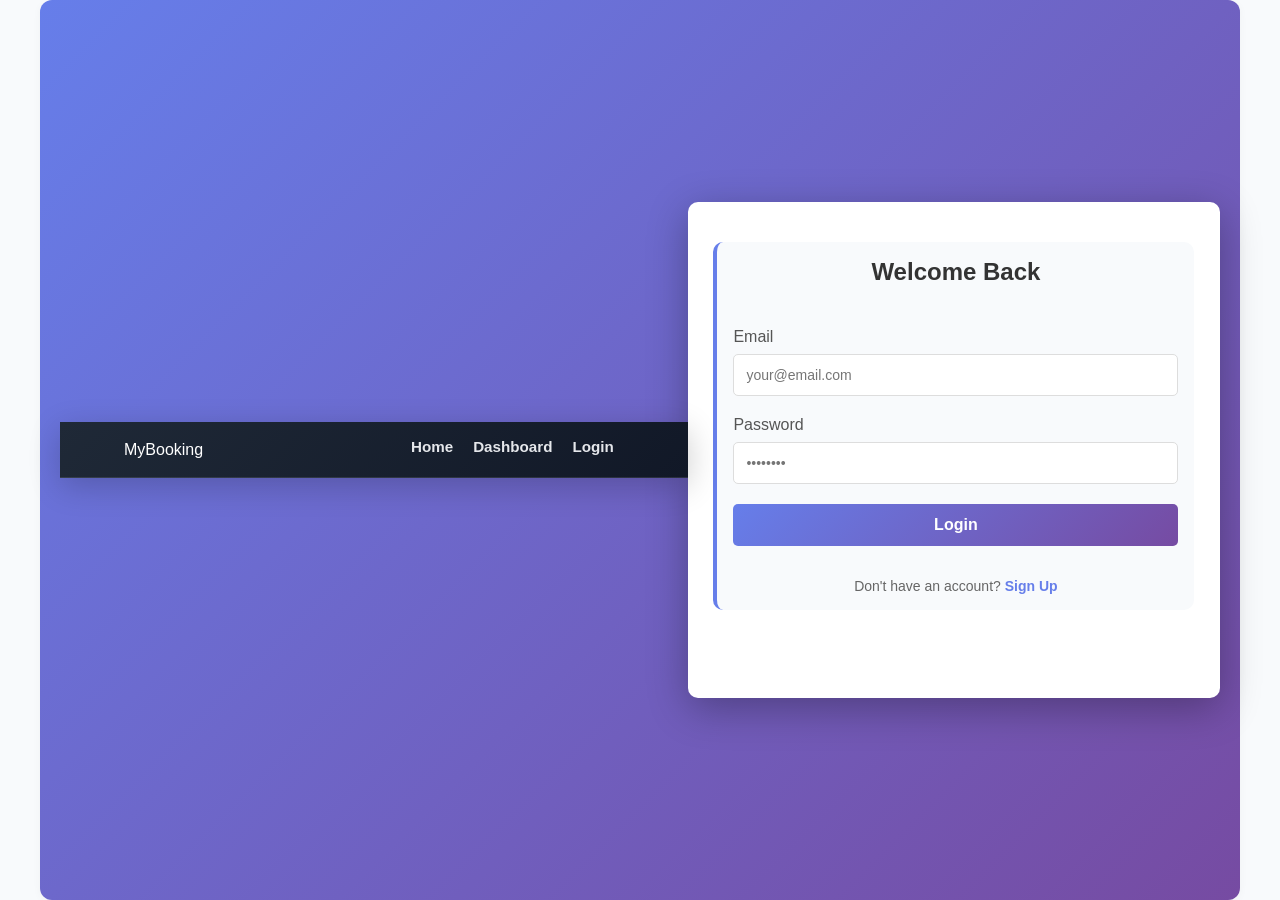
==== commit 7d2fc375: "Fix SQLite migration role column issue" ====
--- a/admin.html
+++ b/admin.html
@@ -22,7 +22,7 @@
       }
 
       .container {
-        max-width: 1200px;
+        max-width: 98vw;
         margin: 0 auto;
       }
 
@@ -820,52 +820,80 @@
           </div>
         </div>
         <div class="table-container">
-          <table id="bookings-table">
-            <thead>
-              <tr>
-                <th>ID</th>
-                <th>Customer</th>
-                <th>Phone</th>
-                <th>Service</th>
-                <th>Qty</th>
-                <th>Price</th>
-                <th>Status</th>
-                <th>Date</th>
-                <th>Actions</th>
-              </tr>
-            </thead>
-            <tbody id="bookings-body">
-              <tr>
-                <td colspan="9" class="empty">Loading bookings...</td>
-              </tr>
-            </tbody>
-          </table>
+          <div class="table-responsive">
+            <table id="bookings-table">
+              <thead>
+                <tr>
+                  <th>ID</th>
+                  <th>Customer</th>
+                  <th>Phone</th>
+                  <th>Service</th>
+                  <th>Qty</th>
+                  <th>Price</th>
+                  <th>Status</th>
+                  <th>Date</th>
+                  <th>Actions</th>
+                </tr>
+              </thead>
+              <tbody id="bookings-body">
+                <tr>
+                  <td colspan="9" class="empty">Loading bookings...</td>
+                </tr>
+              </tbody>
+            </table>
+          </div>
+          <style>
+            .table-responsive {
+              width: 100%;
+              overflow-x: auto;
+              -webkit-overflow-scrolling: touch;
+              max-width: 100vw;
+            }
+            table {
+              width: 100%;
+              min-width: 600px;
+              border-collapse: collapse;
+              background: #fff;
+              box-shadow: 0 1px 4px rgba(0, 0, 0, 0.03);
+              border-radius: 8px;
+              overflow-x: auto;
+              display: block;
+            }
+            @media (max-width: 600px) {
+              table {
+                min-width: 400px;
+                font-size: 0.95rem;
+              }
+            }
+          </style>
         </div>
       </div>
 
       <!-- Insights Tab (Contacts) -->
       <div id="insights" class="tab-content">
         <div class="table-container">
-          <table id="contacts-table">
-            <thead>
-              <tr>
-                <th>ID</th>
-                <th>Name</th>
-                <th>Email</th>
-                <th>Phone</th>
-                <th>Service</th>
-                <th>Message</th>
-                <th>Status</th>
-                <th>Date</th>
-                <th>Actions</th>
-              </tr>
-            </thead>
-            <tbody id="contacts-body">
-              <tr>
-                <td colspan="9" class="empty">Loading messages...</td>
-              </tr>
-            </tbody>
-          </table>
+          <div class="table-responsive">
+            <table id="contacts-table">
+              <thead>
+                <tr>
+                  <th>ID</th>
+                  <th>Name</th>
+                  <th>Email</th>
+                  <th>Phone</th>
+                  <th>Service</th>
+                  <th>Message</th>
+                  <th>Status</th>
+                  <th>Date</th>
+                  <th>Actions</th>
+                </tr>
+              </thead>
+              <tbody id="contacts-body">
+                <tr>
+                  <td colspan="9" class="empty">Loading messages...</td>
+                </tr>
+              </tbody>
+            </table>
+          </div>
         </div>
       </div>
     </div>
